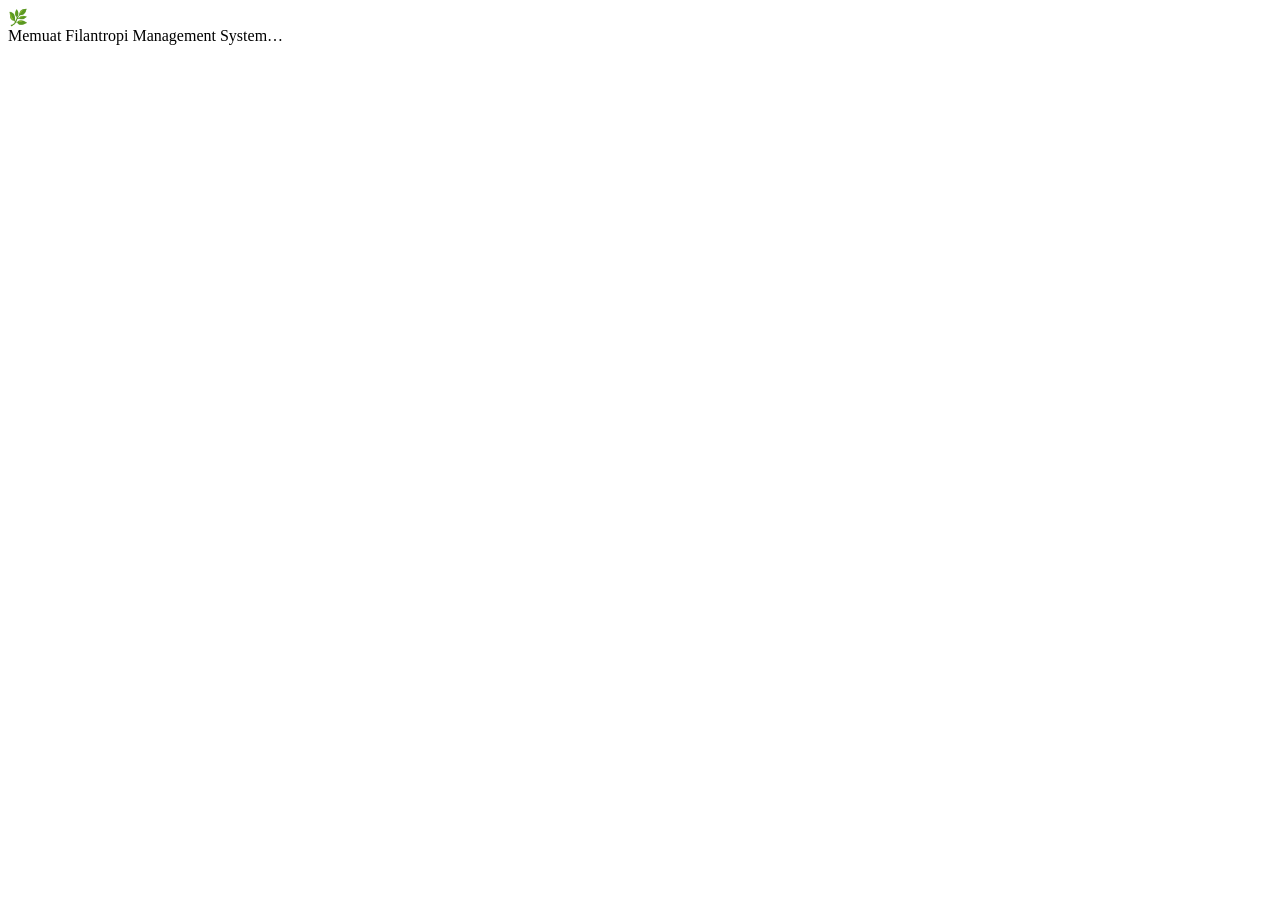
==== index.html @ ba79055a "Add files via upload" ====
<!DOCTYPE html>
<html lang="id">
<head>
  <meta charset="UTF-8">
  <meta name="viewport" content="width=device-width, initial-scale=1.0">
  <meta name="description" content="Salurkan zakat, infak, sedekah, dan wakaf Anda melalui lembaga filantropi terpercaya. Transparan, amanah, berdampak.">
  <title>Yayasan Filantropi Nusantara — Zakat, Infak, Sedekah & Wakaf</title>
  <link rel="icon" href="data:image/svg+xml,%3Csvg xmlns='http://www.w3.org/2000/svg' viewBox='0 0 48 48'%3E%3Ccircle cx='24' cy='24' r='22' fill='%23166534'/%3E%3Cpath d='M24 34c0 0-9-5.6-9-12a5 5 0 0 1 9-3 5 5 0 0 1 9 3c0 6.4-9 12-9 12z' fill='%23e9b949'/%3E%3C/svg%3E">
  <link rel="preconnect" href="https://fonts.googleapis.com">
  <link href="https://fonts.googleapis.com/css2?family=Plus+Jakarta+Sans:wght@400;600;700;800&display=swap" rel="stylesheet">
  <link rel="stylesheet" href="assets/css/style.css?v=2.0.0">
</head>
<body>
  <div id="demo-banner"></div>

  <!-- HEADER -->
  <div class="topbar" id="topbar"></div>
  <nav class="nav" id="navbar"></nav>
  <div class="mobile-menu" id="mobile-menu"></div>

  <!-- KONTEN -->
  <main id="app">
    <div class="section"><div class="container"><div class="empty"><div class="eicon">🌿</div>Memuat Filantropi Management System…</div></div></div>
  </main>

  <!-- FOOTER -->
  <footer class="site-footer" id="site-footer"></footer>

  <!-- WHATSAPP FLOAT -->
  <a class="wa-float no-print" id="wa-float" href="#" target="_blank" rel="noopener" aria-label="Hubungi kami via WhatsApp" title="Hubungi kami via WhatsApp">
    <svg width="28" height="28" viewBox="0 0 24 24" fill="#fff"><path d="M12.04 2c-5.46 0-9.9 4.44-9.9 9.9 0 1.75.46 3.45 1.32 4.95L2 22l5.3-1.39c1.45.79 3.08 1.21 4.74 1.21 5.46 0 9.9-4.44 9.9-9.9S17.5 2 12.04 2zm5.77 14.13c-.24.68-1.4 1.3-1.93 1.35-.53.05-1.03.24-3.45-.72-2.93-1.16-4.75-4.22-4.89-4.41-.14-.2-1.13-1.55-1.13-2.96 0-1.4.72-2.09 1-2.38.26-.29.57-.36.77-.36.19 0 .39 0 .55.01.19.01.43-.07.67.51.24.6.82 2.03.89 2.18.07.14.12.31.02.5-.1.19-.15.31-.29.48-.14.17-.3.38-.44.51-.14.14-.29.29-.12.58.17.29.75 1.26 1.62 2.04 1.11 1.01 2.06 1.32 2.35 1.46.29.15.46.12.63-.07.17-.19.72-.84.92-1.13.19-.29.39-.24.65-.14.26.1 1.66.78 1.94.92.29.14.48.22.55.34.07.12.07.7-.17 1.37z"/></svg>
  </a>

  <script src="assets/js/utils.js?v=2.0.0"></script>
  <script src="assets/js/db.js?v=2.0.0"></script>
  <script src="assets/js/supabase.js?v=2.0.0"></script>
  <script src="assets/js/auth.js?v=2.0.0"></script>
  <script src="assets/js/charts.js?v=2.0.0"></script>
  <script src="assets/js/export.js?v=2.0.0"></script>
  <script src="assets/js/wa.js?v=2.0.0"></script>
  <script src="assets/js/public.js?v=2.0.0"></script>
  <script>document.addEventListener('DOMContentLoaded', () => SupabaseBridge.init(() => PublicApp.init()));</script>
</body>
</html>
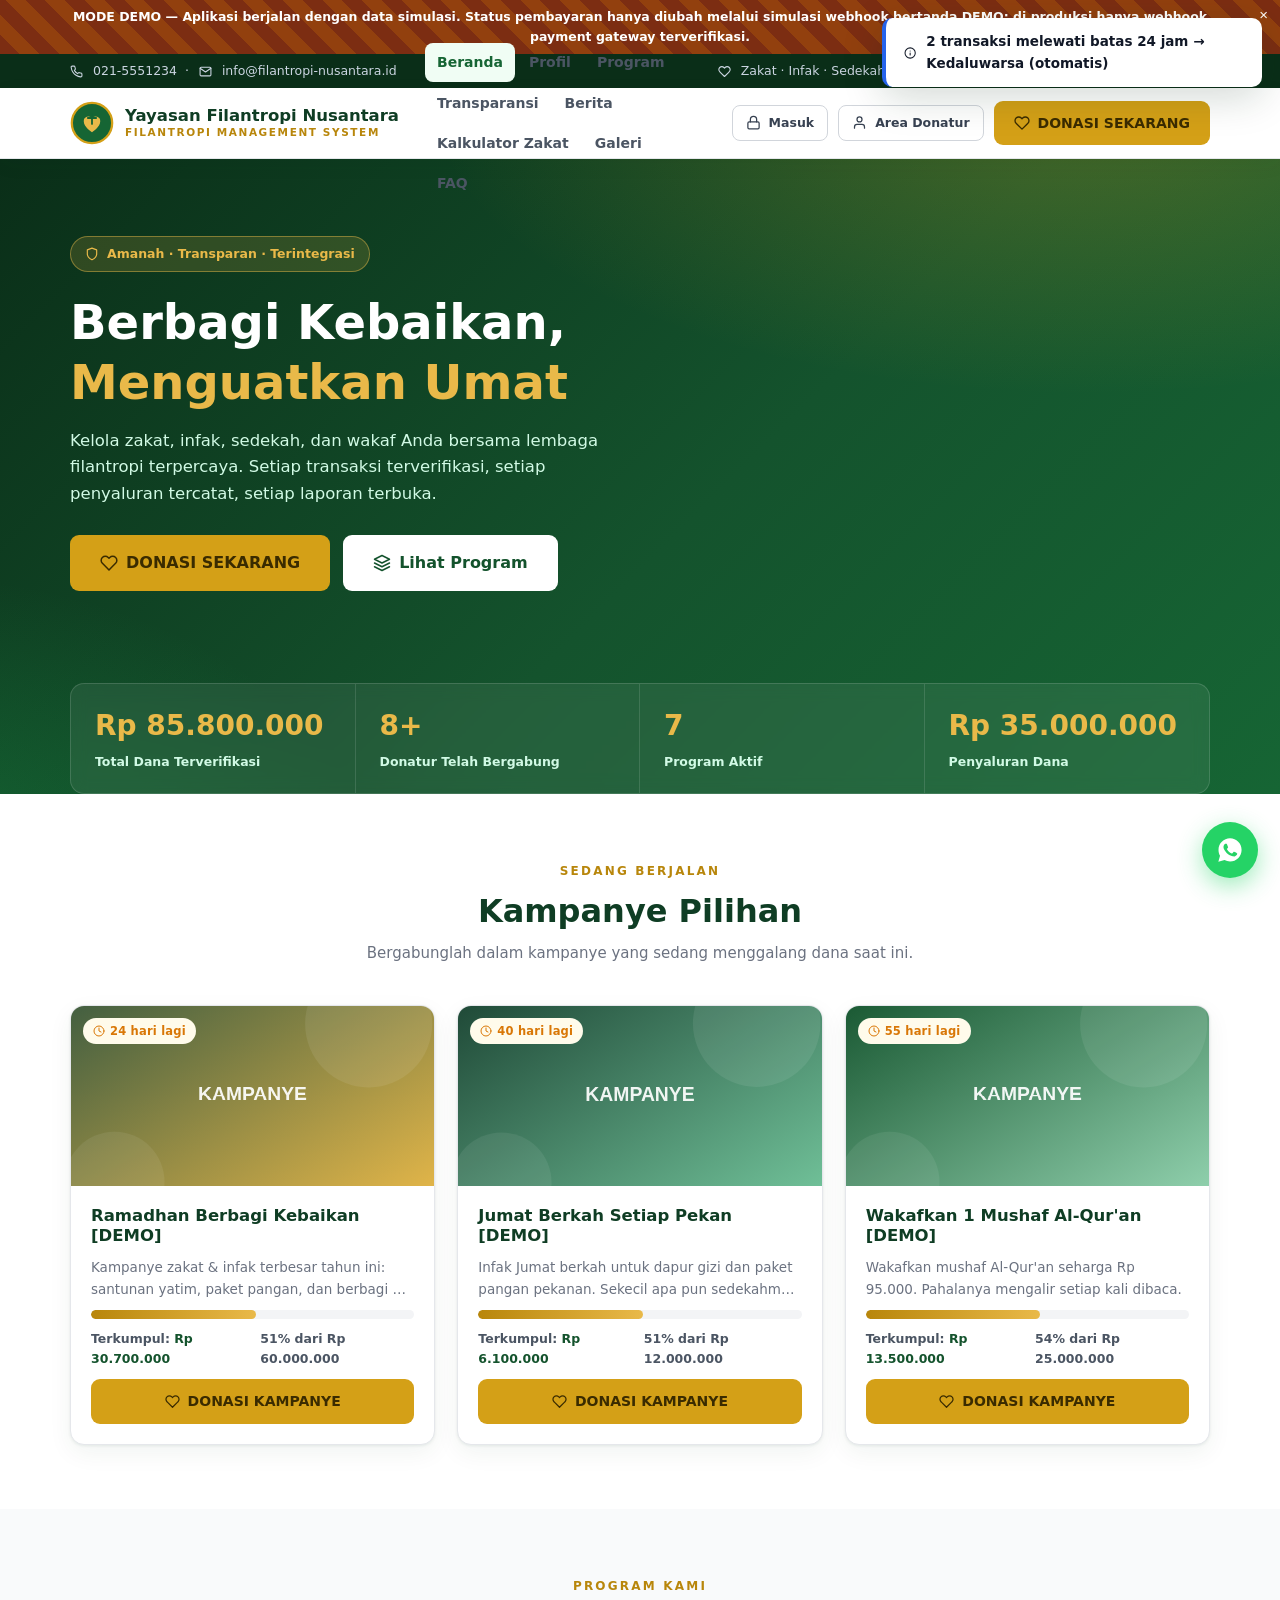
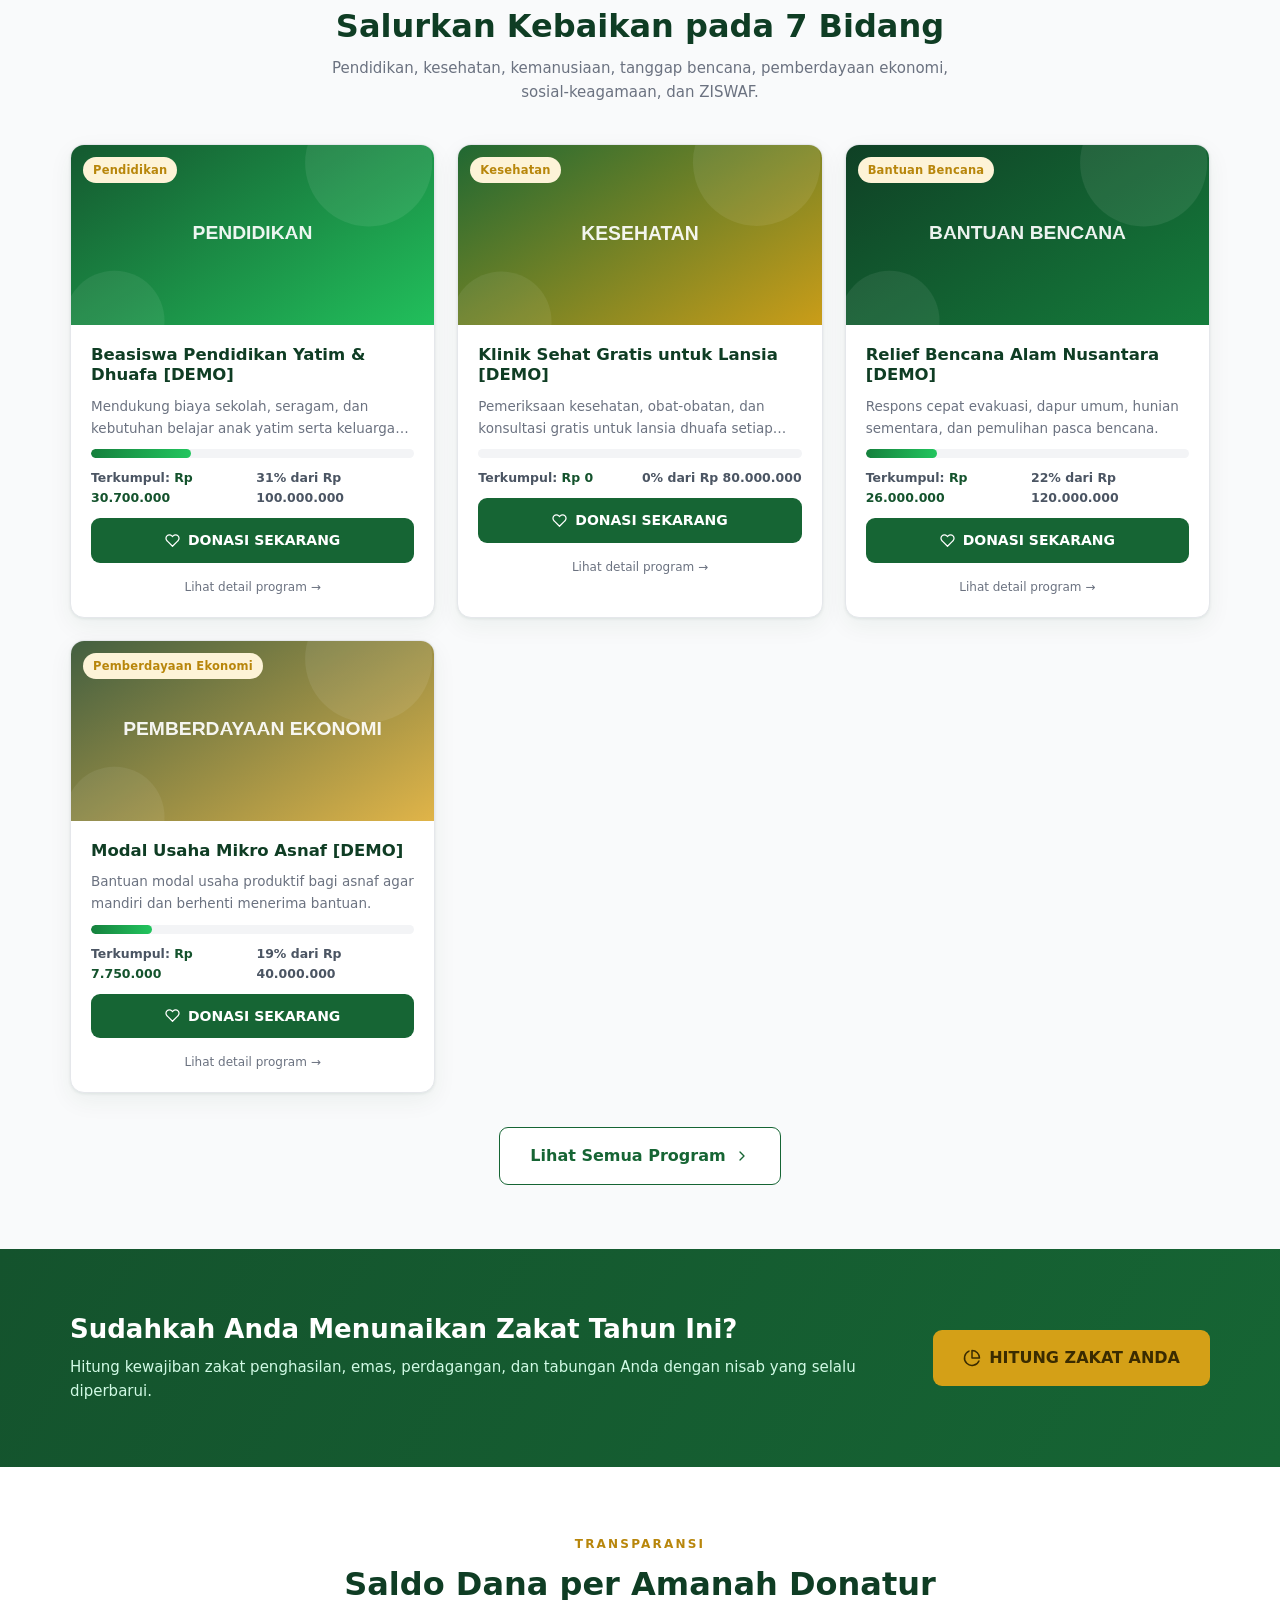
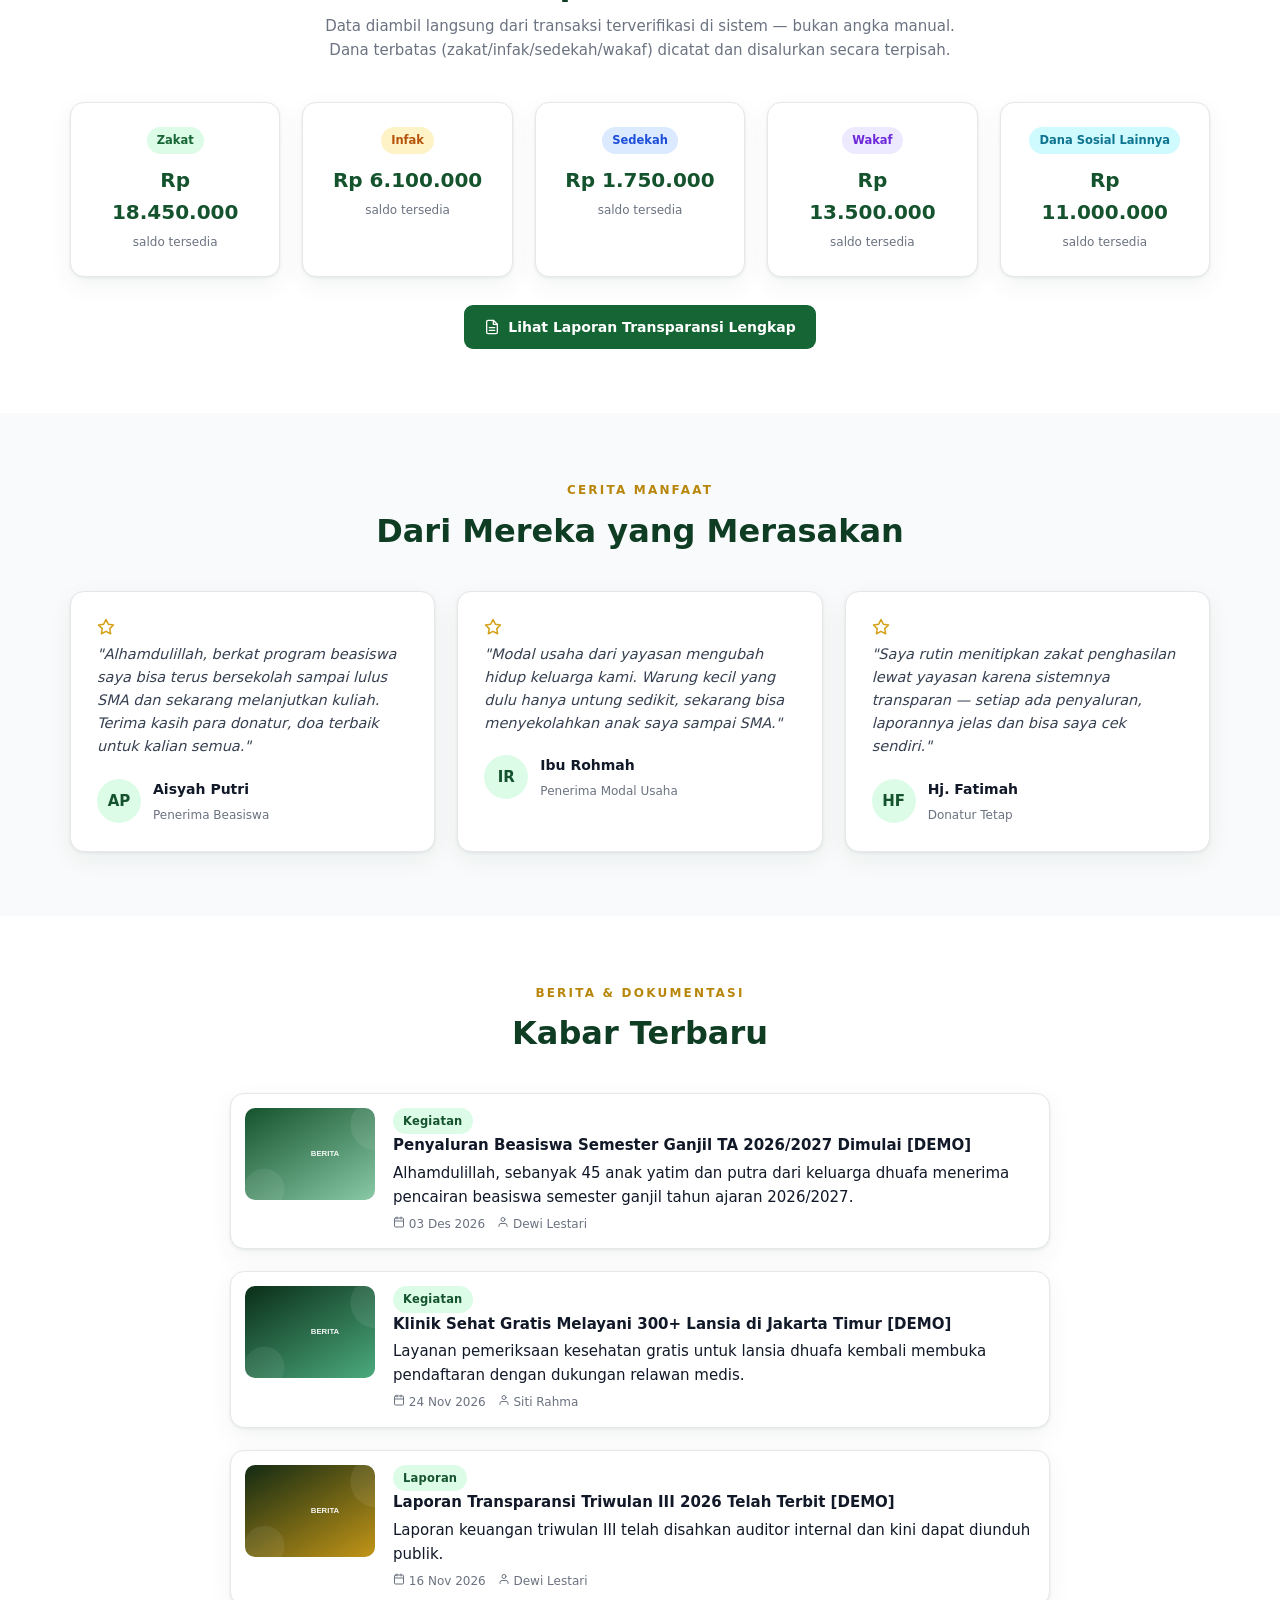
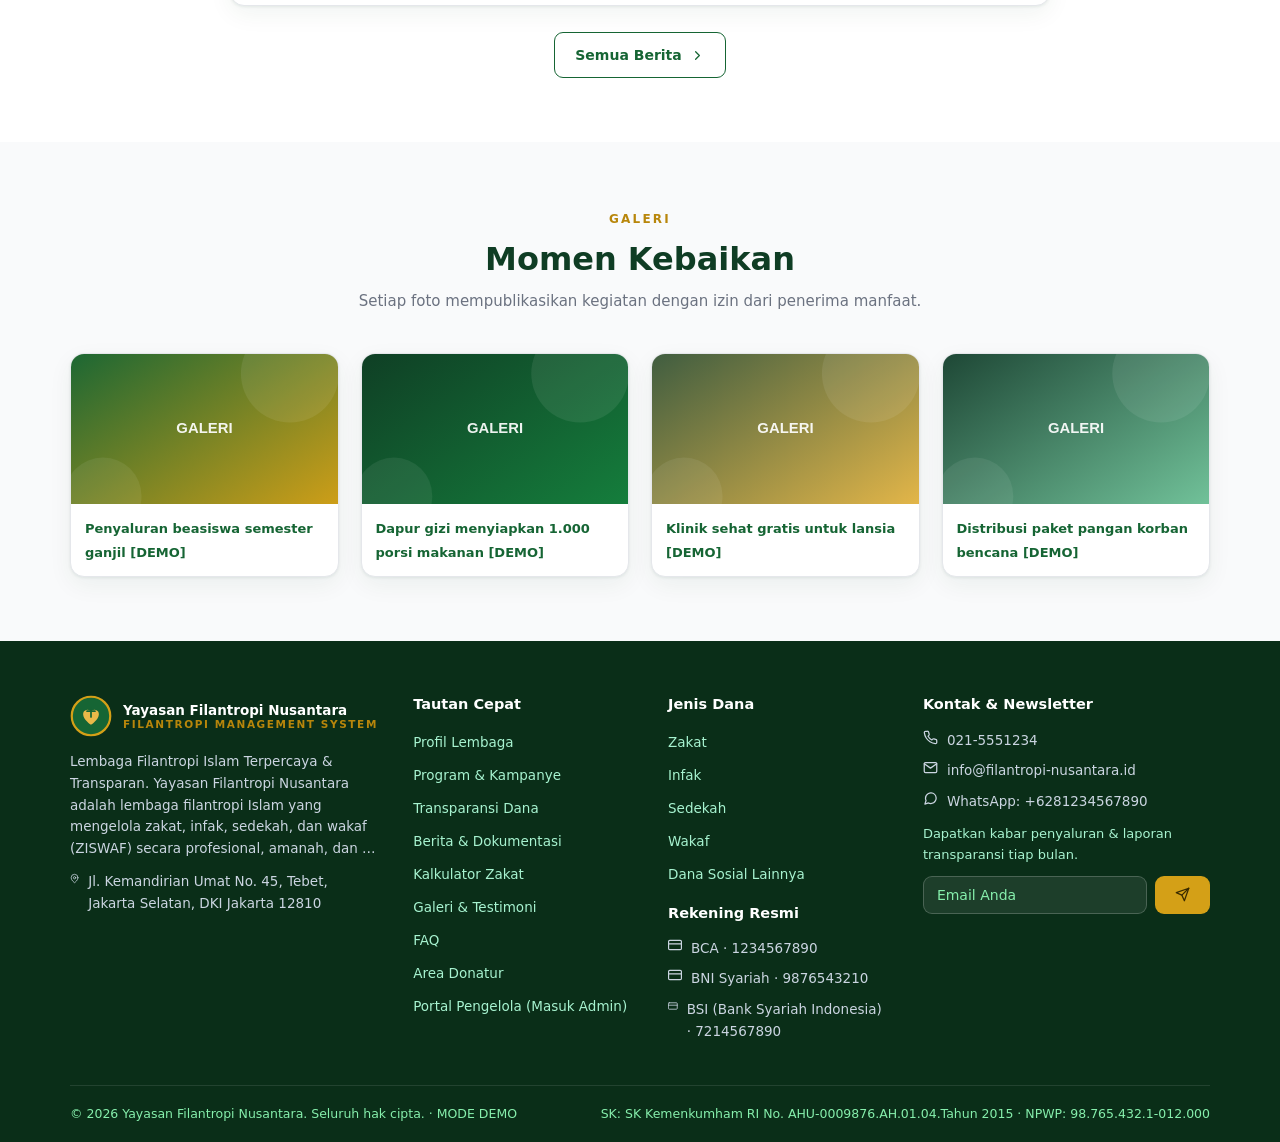
==== commit 43064cd8: "Add files via upload" ====
--- a/index.html
+++ b/index.html
@@ -8,7 +8,7 @@
   <link rel="icon" href="data:image/svg+xml,%3Csvg xmlns='http://www.w3.org/2000/svg' viewBox='0 0 48 48'%3E%3Ccircle cx='24' cy='24' r='22' fill='%23166534'/%3E%3Cpath d='M24 34c0 0-9-5.6-9-12a5 5 0 0 1 9-3 5 5 0 0 1 9 3c0 6.4-9 12-9 12z' fill='%23e9b949'/%3E%3C/svg%3E">
   <link rel="preconnect" href="https://fonts.googleapis.com">
   <link href="https://fonts.googleapis.com/css2?family=Plus+Jakarta+Sans:wght@400;600;700;800&display=swap" rel="stylesheet">
-  <link rel="stylesheet" href="assets/css/style.css?v=2.0.0">
+  <link rel="stylesheet" href="assets/css/style.css?v=2.1.1">
 </head>
 <body>
   <div id="demo-banner"></div>
@@ -31,14 +31,14 @@
     <svg width="28" height="28" viewBox="0 0 24 24" fill="#fff"><path d="M12.04 2c-5.46 0-9.9 4.44-9.9 9.9 0 1.75.46 3.45 1.32 4.95L2 22l5.3-1.39c1.45.79 3.08 1.21 4.74 1.21 5.46 0 9.9-4.44 9.9-9.9S17.5 2 12.04 2zm5.77 14.13c-.24.68-1.4 1.3-1.93 1.35-.53.05-1.03.24-3.45-.72-2.93-1.16-4.75-4.22-4.89-4.41-.14-.2-1.13-1.55-1.13-2.96 0-1.4.72-2.09 1-2.38.26-.29.57-.36.77-.36.19 0 .39 0 .55.01.19.01.43-.07.67.51.24.6.82 2.03.89 2.18.07.14.12.31.02.5-.1.19-.15.31-.29.48-.14.17-.3.38-.44.51-.14.14-.29.29-.12.58.17.29.75 1.26 1.62 2.04 1.11 1.01 2.06 1.32 2.35 1.46.29.15.46.12.63-.07.17-.19.72-.84.92-1.13.19-.29.39-.24.65-.14.26.1 1.66.78 1.94.92.29.14.48.22.55.34.07.12.07.7-.17 1.37z"/></svg>
   </a>
 
-  <script src="assets/js/utils.js?v=2.0.0"></script>
-  <script src="assets/js/db.js?v=2.0.0"></script>
-  <script src="assets/js/supabase.js?v=2.0.0"></script>
-  <script src="assets/js/auth.js?v=2.0.0"></script>
-  <script src="assets/js/charts.js?v=2.0.0"></script>
-  <script src="assets/js/export.js?v=2.0.0"></script>
-  <script src="assets/js/wa.js?v=2.0.0"></script>
-  <script src="assets/js/public.js?v=2.0.0"></script>
+  <script src="assets/js/utils.js?v=2.1.1"></script>
+  <script src="assets/js/db.js?v=2.1.1"></script>
+  <script src="assets/js/supabase.js?v=2.1.1"></script>
+  <script src="assets/js/auth.js?v=2.1.1"></script>
+  <script src="assets/js/charts.js?v=2.1.1"></script>
+  <script src="assets/js/export.js?v=2.1.1"></script>
+  <script src="assets/js/wa.js?v=2.1.1"></script>
+  <script src="assets/js/public.js?v=2.1.1"></script>
   <script>document.addEventListener('DOMContentLoaded', () => SupabaseBridge.init(() => PublicApp.init()));</script>
 </body>
 </html>
--- a/assets/css/style.css
+++ b/assets/css/style.css
@@ -0,0 +1,372 @@
+/* ============================================================
+   FILANTROPI MANAGEMENT SYSTEM — DESIGN SYSTEM
+   Palet: Hijau tua (utama) / Putih (dasar) / Emas (aksen) / Abu-abu muda (bantu)
+   ============================================================ */
+:root{
+  --green-950:#0a2e18;
+  --green-900:#0f3d24;
+  --green-800:#14532d;
+  --green-700:#166534;   /* PRIMARY */
+  --green-600:#15803d;
+  --green-500:#22c55e;
+  --green-100:#dcfce7;
+  --green-50:#f0fdf4;
+  --gold-600:#b8860b;
+  --gold-500:#d4a017;    /* ACCENT */
+  --gold-400:#e9b949;
+  --gold-100:#fdf3d7;
+  --gray-900:#111827;
+  --gray-700:#374151;
+  --gray-600:#4b5563;
+  --gray-500:#6b7280;
+  --gray-400:#9ca3af;
+  --gray-300:#d1d5db;
+  --gray-200:#e5e7eb;
+  --gray-100:#f3f4f6;    /* SURFACE */
+  --gray-50:#f9fafb;
+  --white:#ffffff;
+  --red-600:#dc2626; --red-50:#fef2f2;
+  --amber-600:#d97706; --amber-50:#fffbeb;
+  --blue-600:#2563eb; --blue-50:#eff6ff;
+  --radius:14px; --radius-sm:9px;
+  --shadow:0 1px 3px rgba(15,61,36,.08),0 8px 24px rgba(15,61,36,.06);
+  --shadow-lg:0 10px 40px rgba(10,46,24,.18);
+  --font:'Plus Jakarta Sans','Segoe UI',system-ui,-apple-system,Roboto,'Helvetica Neue',Arial,sans-serif;
+}
+*{margin:0;padding:0;box-sizing:border-box}
+html{scroll-behavior:smooth}
+body{font-family:var(--font);color:var(--gray-900);background:var(--white);font-size:15px;line-height:1.6;-webkit-font-smoothing:antialiased}
+img{max-width:100%;display:block}
+a{color:var(--green-700);text-decoration:none}
+a:hover{color:var(--green-600)}
+h1,h2,h3,h4{line-height:1.25;font-weight:800;color:var(--green-900)}
+.container{max-width:1180px;margin:0 auto;padding:0 20px}
+
+/* ---------- BUTTONS ---------- */
+.btn{display:inline-flex;align-items:center;justify-content:center;gap:8px;font-family:var(--font);font-weight:700;font-size:14px;border:none;border-radius:var(--radius-sm);padding:11px 20px;cursor:pointer;transition:.18s;white-space:nowrap;text-decoration:none}
+.btn:active{transform:translateY(1px)}
+.btn-primary{background:var(--green-700);color:#fff}
+.btn-primary:hover{background:var(--green-800);color:#fff}
+.btn-gold{background:var(--gold-500);color:#3a2b00}
+.btn-gold:hover{background:var(--gold-400);color:#3a2b00}
+.btn-outline{background:#fff;color:var(--green-700);border:1.5px solid var(--green-700)}
+.btn-outline:hover{background:var(--green-50)}
+.btn-ghost{background:transparent;color:var(--gray-700);border:1.5px solid var(--gray-300)}
+.btn-ghost:hover{background:var(--gray-100)}
+.btn-danger{background:var(--red-600);color:#fff}
+.btn-danger:hover{background:#b91c1c}
+.btn-white{background:#fff;color:var(--green-800)}
+.btn-white:hover{background:var(--green-50)}
+.btn-sm{padding:7px 13px;font-size:12.5px;border-radius:8px}
+.btn-lg{padding:15px 30px;font-size:16px}
+.btn-block{width:100%}
+.btn:disabled{opacity:.55;cursor:not-allowed}
+.icon-btn{display:inline-flex;align-items:center;justify-content:center;width:34px;height:34px;border-radius:8px;border:1px solid var(--gray-200);background:#fff;color:var(--gray-600);cursor:pointer;transition:.15s}
+.icon-btn:hover{background:var(--green-50);color:var(--green-700);border-color:var(--green-100)}
+.icon-btn.danger:hover{background:var(--red-50);color:var(--red-600);border-color:#fecaca}
+
+/* ---------- BADGES ---------- */
+.badge{display:inline-flex;align-items:center;gap:5px;font-size:11.5px;font-weight:700;padding:4px 10px;border-radius:999px;letter-spacing:.2px}
+.badge-green{background:var(--green-100);color:var(--green-800)}
+.badge-gold{background:var(--gold-100);color:var(--gold-600)}
+.badge-amber{background:var(--amber-50);color:var(--amber-600)}
+.badge-red{background:var(--red-50);color:var(--red-600)}
+.badge-gray{background:var(--gray-100);color:var(--gray-600)}
+.badge-blue{background:var(--blue-50);color:var(--blue-600)}
+.badge-outline{background:#fff;border:1px solid var(--gray-300);color:var(--gray-600)}
+.dot{width:7px;height:7px;border-radius:50%;display:inline-block}
+
+/* ---------- FORMS ---------- */
+label,.lb{display:block;font-size:13px;font-weight:700;color:var(--gray-700);margin:14px 0 6px}
+label .req{color:var(--red-600)}
+.input,.select,.textarea{width:100%;font-family:var(--font);font-size:14px;color:var(--gray-900);background:#fff;border:1.5px solid var(--gray-300);border-radius:var(--radius-sm);padding:10px 13px;transition:.15s;outline:none}
+.input:focus,.select:focus,.textarea:focus{border-color:var(--green-600);box-shadow:0 0 0 3px rgba(22,101,52,.12)}
+.textarea{min-height:96px;resize:vertical}
+.select{appearance:none;background-image:url("data:image/svg+xml,%3Csvg xmlns='http://www.w3.org/2000/svg' width='14' height='14' viewBox='0 0 24 24' fill='none' stroke='%236b7280' stroke-width='2.4'%3E%3Cpolyline points='6 9 12 15 18 9'/%3E%3C/svg%3E");background-repeat:no-repeat;background-position:right 12px center;padding-right:36px}
+.hint{font-size:12px;color:var(--gray-500);margin-top:5px}
+.input-error{border-color:var(--red-600)!important}
+.check{display:flex;align-items:flex-start;gap:9px;font-size:14px;color:var(--gray-700);cursor:pointer;margin:10px 0}
+.check input{width:17px;height:17px;margin-top:2px;accent-color:var(--green-700);cursor:pointer}
+.form-row{display:grid;grid-template-columns:1fr 1fr;gap:14px}
+.form-grid{display:grid;grid-template-columns:1fr 1fr;gap:0 16px}
+fieldset{border:none;margin:0;padding:0}
+
+/* ---------- HEADER PUBLIC ---------- */
+#demo-banner{background:repeating-linear-gradient(45deg,#7c2d12,#7c2d12 14px,#92400e 14px,#92400e 28px);color:#fff;font-size:12.5px;font-weight:600;text-align:center;padding:7px 40px;position:relative}
+#demo-banner button{position:absolute;right:12px;top:6px;background:none;border:none;color:#fff;font-size:15px;cursor:pointer}
+.topbar{background:var(--green-950);color:#cbd5e1;font-size:12.5px}
+.topbar .container{display:flex;justify-content:space-between;align-items:center;padding-top:7px;padding-bottom:7px;gap:14px}
+.topbar .tb-item{display:inline-flex;align-items:center;gap:6px}
+.topbar a{color:#e9b949;font-weight:600}
+.nav{background:#fff;position:sticky;top:0;z-index:90;box-shadow:0 1px 0 var(--gray-200),0 6px 20px rgba(15,61,36,.05)}
+.nav .container{display:flex;align-items:center;gap:26px;height:70px}
+.brand{display:flex;align-items:center;gap:11px;font-weight:800;color:var(--green-900);font-size:16.5px;line-height:1.15}
+.brand .logo{width:44px;height:44px;flex:none}
+.brand small{display:block;font-size:10.5px;font-weight:600;color:var(--gold-600);letter-spacing:1.6px;text-transform:uppercase}
+.nav-links{display:flex;gap:2px;list-style:none;flex:1;flex-wrap:wrap}
+.nav-links a{display:block;padding:8px 12px;font-size:14px;font-weight:600;color:var(--gray-600);border-radius:8px}
+.nav-links a:hover{color:var(--green-700);background:var(--green-50)}
+.nav-links a.active{color:var(--green-700);background:var(--green-50)}
+.nav-cta{display:flex;gap:10px;align-items:center}
+.hamburger{display:none;background:none;border:none;cursor:pointer;color:var(--green-800);margin-left:auto}
+.mobile-menu{display:none;background:#fff;border-top:1px solid var(--gray-100);padding:10px 20px 20px}
+.mobile-menu.open{display:block}
+.mobile-menu a{display:block;padding:11px 4px;font-weight:600;color:var(--gray-700);border-bottom:1px solid var(--gray-100)}
+
+/* ---------- HERO ---------- */
+.hero{position:relative;color:#fff;background:radial-gradient(1100px 500px at 85% -10%,rgba(212,160,23,.28),transparent 60%),radial-gradient(900px 520px at -10% 110%,rgba(34,197,94,.25),transparent 55%),linear-gradient(135deg,var(--green-950) 0%,var(--green-800) 55%,var(--green-700) 100%);overflow:hidden}
+.hero-inner{padding:78px 0 40px;max-width:640px}
+.hero .kicker{display:inline-flex;align-items:center;gap:8px;background:rgba(233,185,73,.16);border:1px solid rgba(233,185,73,.45);color:var(--gold-400);font-size:12.5px;font-weight:700;padding:7px 14px;border-radius:999px;margin-bottom:20px}
+.hero h1{color:#fff;font-size:clamp(30px,4.6vw,48px);margin-bottom:16px}
+.hero h1 em{font-style:normal;color:var(--gold-400)}
+.hero p{color:#d1fae5;font-size:16.5px;margin-bottom:28px;max-width:560px}
+.hero-actions{display:flex;gap:13px;flex-wrap:wrap}
+.hero-stats{margin-top:52px;background:rgba(255,255,255,.07);border:1px solid rgba(255,255,255,.14);backdrop-filter:blur(8px);border-radius:var(--radius);display:grid;grid-template-columns:repeat(4,1fr);overflow:hidden}
+.hero-stats .hs{padding:20px 24px;border-right:1px solid rgba(255,255,255,.12)}
+.hero-stats .hs:last-child{border-right:none}
+.hero-stats b{display:block;font-size:clamp(20px,2.4vw,28px);color:var(--gold-400)}
+.hero-stats span{font-size:12.5px;color:#d1fae5;font-weight:600}
+
+/* ---------- SECTIONS ---------- */
+.section{padding:64px 0}
+.section.alt{background:var(--gray-50)}
+.section-head{max-width:660px;margin:0 auto 40px;text-align:center}
+.section-head.left{margin:0 0 30px;text-align:left}
+.kicker-g{display:inline-block;font-size:12px;font-weight:800;letter-spacing:2.2px;text-transform:uppercase;color:var(--gold-600);margin-bottom:10px}
+.section-head h2{font-size:clamp(23px,3vw,32px);margin-bottom:10px}
+.section-head p{color:var(--gray-500)}
+
+/* ---------- CARDS ---------- */
+.grid{display:grid;gap:22px}
+.grid-2{grid-template-columns:repeat(2,1fr)}
+.grid-3{grid-template-columns:repeat(3,1fr)}
+.grid-4{grid-template-columns:repeat(4,1fr)}
+.card{background:#fff;border:1px solid var(--gray-200);border-radius:var(--radius);box-shadow:var(--shadow)}
+.card-pad{padding:24px}
+.program-card{overflow:hidden;display:flex;flex-direction:column;transition:.2s;position:relative}
+.program-card:hover{transform:translateY(-4px);box-shadow:var(--shadow-lg)}
+.program-card .pc-img{height:180px;background-size:cover;background-position:center;position:relative}
+.program-card .pc-img .badge{position:absolute;top:12px;left:12px}
+.program-card .pc-body{padding:20px;display:flex;flex-direction:column;gap:10px;flex:1}
+.program-card h3{font-size:16.5px}
+.program-card .pc-desc{font-size:13.5px;color:var(--gray-500);display:-webkit-box;-webkit-line-clamp:2;-webkit-box-orient:vertical;overflow:hidden}
+.mini-stat{display:flex;justify-content:space-between;font-size:12.5px;color:var(--gray-600);font-weight:600}
+.mini-stat b{color:var(--green-800)}
+.progress{height:9px;background:var(--gray-100);border-radius:999px;overflow:hidden}
+.progress>i{display:block;height:100%;background:linear-gradient(90deg,var(--green-600),var(--green-500));border-radius:999px;transition:width .6s}
+.progress>i.gold{background:linear-gradient(90deg,var(--gold-600),var(--gold-400))}
+.icon-circle{width:52px;height:52px;border-radius:50%;background:var(--green-50);color:var(--green-700);display:flex;align-items:center;justify-content:center;flex:none}
+
+/* ---------- LIST / TIMELINE / ACCORDION ---------- */
+.news-item{display:flex;gap:18px;padding:18px 0;border-bottom:1px solid var(--gray-100)}
+.news-item .nimg{width:130px;height:92px;border-radius:10px;background-size:cover;flex:none}
+.news-item h4{font-size:15px;margin:2px 0 6px}
+.news-item .meta{font-size:12px;color:var(--gray-500);display:flex;gap:12px;flex-wrap:wrap}
+.testi-card{padding:26px}
+.testi-card .quote{font-size:14.5px;color:var(--gray-700);font-style:italic}
+.testi-who{display:flex;gap:12px;align-items:center;margin-top:18px}
+.avatar{width:44px;height:44px;border-radius:50%;background:var(--green-100);color:var(--green-800);display:flex;align-items:center;justify-content:center;font-weight:800;flex:none}
+.acc{border:1px solid var(--gray-200);border-radius:var(--radius-sm);margin-bottom:12px;background:#fff;overflow:hidden}
+.acc-head{width:100%;display:flex;justify-content:space-between;align-items:center;gap:12px;padding:17px 20px;background:none;border:none;font-family:var(--font);font-size:14.5px;font-weight:700;color:var(--gray-900);cursor:pointer;text-align:left}
+.acc-body{display:none;padding:0 20px 18px;color:var(--gray-600);font-size:14px}
+.acc.open .acc-body{display:block}
+.acc.open .acc-caret{transform:rotate(180deg)}
+.acc-caret{transition:.2s;color:var(--green-700)}
+.timeline{position:relative;padding-left:26px}
+.timeline::before{content:'';position:absolute;left:7px;top:6px;bottom:6px;width:2px;background:var(--gray-200)}
+.tl-item{position:relative;padding-bottom:18px}
+.tl-item::before{content:'';position:absolute;left:-25px;top:5px;width:12px;height:12px;border-radius:50%;background:var(--gray-300);border:2.5px solid #fff;box-shadow:0 0 0 1.5px var(--gray-300)}
+.tl-item.done::before{background:var(--green-600);box-shadow:0 0 0 1.5px var(--green-600)}
+.tl-item.now::before{background:var(--gold-500);box-shadow:0 0 0 1.5px var(--gold-500);animation:pulse 1.4s infinite}
+@keyframes pulse{0%{transform:scale(1)}50%{transform:scale(1.35)}100%{transform:scale(1)}}
+.tl-item b{font-size:13.5px}
+.tl-item small{color:var(--gray-500);font-size:12px;display:block}
+
+/* ---------- TABS ---------- */
+.tabs{display:flex;gap:6px;border-bottom:2px solid var(--gray-200);margin-bottom:22px;overflow-x:auto}
+.tab{padding:10px 18px;font-size:14px;font-weight:700;color:var(--gray-500);border:none;background:none;cursor:pointer;border-bottom:2.5px solid transparent;margin-bottom:-2px;white-space:nowrap;font-family:var(--font)}
+.tab.active{color:var(--green-700);border-color:var(--green-700)}
+.chip{display:inline-flex;align-items:center;gap:6px;padding:8px 16px;border-radius:999px;border:1.5px solid var(--gray-200);background:#fff;font-size:13px;font-weight:700;color:var(--gray-600);cursor:pointer;transition:.15s}
+.chip:hover{border-color:var(--green-500);color:var(--green-700)}
+.chip.active{background:var(--green-700);border-color:var(--green-700);color:#fff}
+
+/* ---------- TABLES ---------- */
+.table-wrap{overflow-x:auto;background:#fff;border:1px solid var(--gray-200);border-radius:var(--radius)}
+table.tbl{width:100%;border-collapse:collapse;font-size:13.5px;min-width:640px}
+.tbl th{background:var(--green-50);color:var(--green-900);text-align:left;padding:12px 14px;font-size:12px;text-transform:uppercase;letter-spacing:.6px;border-bottom:1px solid var(--gray-200);white-space:nowrap}
+.tbl td{padding:12px 14px;border-bottom:1px solid var(--gray-100);vertical-align:middle;color:var(--gray-700)}
+.tbl tr:last-child td{border-bottom:none}
+.tbl tr:hover td{background:var(--gray-50)}
+.tbl .strong{font-weight:700;color:var(--gray-900)}
+.tbl-actions{display:flex;gap:6px;justify-content:flex-end}
+
+/* ---------- ADMIN LAYOUT ---------- */
+.admin-body{display:flex;min-height:100vh;background:var(--gray-100)}
+.sidebar{width:258px;flex:none;background:linear-gradient(180deg,var(--green-950),var(--green-900));color:#cbd5e1;display:flex;flex-direction:column;position:fixed;top:0;bottom:0;left:0;z-index:100;transition:.25s}
+.sidebar .sb-brand{display:flex;align-items:center;gap:11px;padding:20px 18px;border-bottom:1px solid rgba(255,255,255,.09)}
+.sidebar .sb-brand b{color:#fff;font-size:14.5px;line-height:1.2}
+.sidebar .sb-brand small{display:block;font-size:10px;color:var(--gold-400);letter-spacing:1.4px;font-weight:700}
+.sb-group{padding:16px 14px 6px;font-size:10.5px;font-weight:800;letter-spacing:1.8px;color:rgba(233,185,73,.85)}
+.sb-nav{flex:1;overflow-y:auto;padding-bottom:20px}
+.sb-nav::-webkit-scrollbar{width:5px}
+.sb-nav::-webkit-scrollbar-thumb{background:rgba(255,255,255,.15);border-radius:9px}
+.sb-link{display:flex;align-items:center;gap:11px;padding:10.5px 16px;margin:2px 10px;font-size:13.5px;font-weight:600;color:#d1fae5;border-radius:9px;cursor:pointer;transition:.15s;border:none;background:none;width:calc(100% - 20px);text-align:left;font-family:var(--font)}
+.sb-link:hover{background:rgba(255,255,255,.08);color:#fff}
+.sb-link.active{background:var(--green-700);color:#fff;box-shadow:inset 3px 0 0 var(--gold-400)}
+.sb-link .sb-badge{margin-left:auto;background:var(--gold-500);color:#3a2b00;font-size:10.5px;font-weight:800;border-radius:999px;padding:1px 7px}
+.sb-foot{padding:14px;border-top:1px solid rgba(255,255,255,.09)}
+.sb-user{display:flex;gap:10px;align-items:center}
+.sb-user b{color:#fff;font-size:13px;display:block}
+.sb-user small{color:#a7f3d0;font-size:11px}
+.main-area{flex:1;margin-left:258px;display:flex;flex-direction:column;min-width:0}
+.topnav{background:#fff;border-bottom:1px solid var(--gray-200);display:flex;align-items:center;gap:16px;padding:0 24px;height:64px;position:sticky;top:0;z-index:80}
+.topnav .page-title{font-size:17px;font-weight:800;color:var(--green-900)}
+.topnav .right{margin-left:auto;display:flex;align-items:center;gap:10px}
+.bell-wrap{position:relative}
+.bell-btn{position:relative;background:none;border:1px solid var(--gray-200);width:38px;height:38px;border-radius:10px;cursor:pointer;color:var(--gray-600);display:flex;align-items:center;justify-content:center}
+.bell-btn:hover{background:var(--green-50)}
+.bell-dot{position:absolute;top:-5px;right:-5px;background:var(--red-600);color:#fff;font-size:10px;font-weight:800;min-width:17px;height:17px;border-radius:999px;display:flex;align-items:center;justify-content:center;padding:0 4px}
+.bell-menu{position:absolute;right:0;top:46px;width:340px;background:#fff;border:1px solid var(--gray-200);border-radius:var(--radius);box-shadow:var(--shadow-lg);display:none;z-index:120;overflow:hidden}
+.bell-menu.open{display:block}
+.bell-menu .bm-head{padding:13px 16px;font-weight:800;font-size:13.5px;border-bottom:1px solid var(--gray-100);display:flex;justify-content:space-between;align-items:center}
+.bell-menu .bm-list{max-height:330px;overflow-y:auto}
+.bell-menu .bm-item{padding:12px 16px;border-bottom:1px solid var(--gray-100);font-size:13px;cursor:pointer}
+.bell-menu .bm-item:hover{background:var(--gray-50)}
+.bell-menu .bm-item.unread{background:var(--green-50)}
+.bell-menu .bm-item b{display:block;font-size:13px;color:var(--gray-900)}
+.bell-menu .bm-item small{color:var(--gray-500)}
+#page{padding:26px;max-width:1340px;width:100%}
+.stat-card{background:#fff;border:1px solid var(--gray-200);border-radius:var(--radius);padding:20px;display:flex;gap:14px;align-items:flex-start;box-shadow:var(--shadow)}
+.stat-card .sc-icon{width:46px;height:46px;border-radius:12px;display:flex;align-items:center;justify-content:center;flex:none}
+.stat-card b{font-size:21px;color:var(--green-900);display:block;line-height:1.2}
+.stat-card span{font-size:12.5px;color:var(--gray-500);font-weight:600}
+.panel{background:#fff;border:1px solid var(--gray-200);border-radius:var(--radius);box-shadow:var(--shadow)}
+.panel-head{padding:16px 20px;border-bottom:1px solid var(--gray-100);display:flex;align-items:center;gap:10px;flex-wrap:wrap}
+.panel-head h3{font-size:15.5px}
+.panel-head .right{margin-left:auto;display:flex;gap:8px;align-items:center;flex-wrap:wrap}
+.panel-body{padding:20px}
+.filter-bar{display:flex;gap:10px;flex-wrap:wrap;align-items:flex-end}
+.filter-bar .f{min-width:150px}
+.filter-bar .f.grow{flex:1;min-width:200px}
+.filter-bar label{margin-top:0}
+.fund-chip{display:inline-flex;align-items:center;gap:6px;font-size:11.5px;font-weight:800;padding:4px 10px;border-radius:999px}
+
+/* ---------- MODAL ---------- */
+.modal-overlay{position:fixed;inset:0;background:rgba(10,46,24,.55);backdrop-filter:blur(3px);z-index:200;display:flex;align-items:flex-start;justify-content:center;padding:40px 16px;overflow-y:auto;animation:fadeIn .18s}
+@keyframes fadeIn{from{opacity:0}to{opacity:1}}
+.modal-box{background:#fff;border-radius:16px;width:100%;max-width:560px;box-shadow:var(--shadow-lg);animation:slideUp .22s}
+.modal-box.wide{max-width:860px}
+@keyframes slideUp{from{transform:translateY(18px);opacity:0}to{transform:none;opacity:1}}
+.modal-head{display:flex;align-items:center;justify-content:space-between;padding:18px 22px;border-bottom:1px solid var(--gray-100)}
+.modal-head h3{font-size:16.5px}
+.modal-x{background:none;border:none;font-size:24px;line-height:1;color:var(--gray-400);cursor:pointer}
+.modal-x:hover{color:var(--red-600)}
+.modal-body{padding:22px;max-height:70vh;overflow-y:auto}
+.modal-foot{padding:15px 22px;border-top:1px solid var(--gray-100);display:flex;justify-content:flex-end;gap:10px}
+.confirm-msg{color:var(--gray-700)}
+
+/* ---------- TOAST ---------- */
+#toast-root{position:fixed;top:18px;right:18px;z-index:300;display:flex;flex-direction:column;gap:9px}
+.toast{background:#fff;border-left:4px solid var(--green-600);border-radius:10px;box-shadow:var(--shadow-lg);padding:13px 18px;font-size:13.5px;font-weight:600;color:var(--gray-800);min-width:260px;max-width:380px;display:flex;gap:10px;align-items:center;animation:slideIn .25s}
+.toast.error{border-color:var(--red-600)}
+.toast.warn{border-color:var(--gold-500)}
+.toast.info{border-color:var(--blue-600)}
+@keyframes slideIn{from{transform:translateX(30px);opacity:0}to{transform:none;opacity:1}}
+
+/* ---------- MISC ---------- */
+.empty{padding:44px 20px;text-align:center;color:var(--gray-500)}
+.empty .eicon{font-size:38px;margin-bottom:8px;opacity:.6}
+.wa-float{position:fixed;right:22px;bottom:22px;z-index:150;width:56px;height:56px;border-radius:50%;background:#25d366;display:flex;align-items:center;justify-content:center;box-shadow:0 8px 24px rgba(37,211,102,.45);transition:.2s}
+.wa-float:hover{transform:scale(1.08)}
+.divider{height:1px;background:var(--gray-200);margin:18px 0}
+.note-box{background:var(--gold-100);border:1px solid var(--gold-400);border-radius:var(--radius-sm);padding:13px 16px;font-size:13px;color:#713f12}
+.danger-box{background:var(--red-50);border:1px solid #fecaca;border-radius:var(--radius-sm);padding:13px 16px;font-size:13px;color:#7f1d1d}
+.info-box{background:var(--blue-50);border:1px solid #bfdbfe;border-radius:var(--radius-sm);padding:13px 16px;font-size:13px;color:#1e3a8a}
+.success-box{background:var(--green-50);border:1px solid #bbf7d0;border-radius:var(--radius-sm);padding:13px 16px;font-size:13px;color:#14532d}
+.qr-box{width:210px;height:210px;border:1.5px dashed var(--gray-300);border-radius:12px;margin:10px auto;display:flex;align-items:center;justify-content:center;text-align:center;color:var(--gray-400);font-size:12.5px;background:repeating-conic-gradient(var(--gray-100) 0% 25%,#fff 0% 50%) 50%/22px 22px}
+.va-number{font-family:ui-monospace,'Courier New',monospace;font-size:22px;font-weight:800;letter-spacing:2px;color:var(--green-800);background:var(--green-50);border:1.5px dashed var(--green-600);border-radius:10px;padding:14px;text-align:center}
+.amount-big{font-size:30px;font-weight:800;color:var(--green-800)}
+.page-hero{background:linear-gradient(120deg,var(--green-950),var(--green-800));color:#fff;padding:52px 0 44px;position:relative;overflow:hidden}
+.page-hero::after{content:'';position:absolute;right:-80px;top:-80px;width:280px;height:280px;border-radius:50%;background:rgba(212,160,23,.16)}
+.page-hero h1{color:#fff;font-size:clamp(26px,3.4vw,36px)}
+.page-hero p{color:#d1fae5;max-width:620px;margin-top:8px}
+.breadcrumb{font-size:12.5px;color:var(--gray-500);margin-bottom:14px}
+.breadcrumb a{color:var(--gold-400);font-weight:600}
+.two-col{display:grid;grid-template-columns:1fr 380px;gap:26px;align-items:start}
+.login-wrap{min-height:100vh;display:flex;align-items:center;justify-content:center;background:radial-gradient(800px 400px at 20% 0%,rgba(212,160,23,.2),transparent 55%),linear-gradient(135deg,var(--green-950),var(--green-800));padding:24px}
+.login-card{background:#fff;border-radius:20px;box-shadow:var(--shadow-lg);width:100%;max-width:430px;padding:36px}
+.org-node{border:1.5px solid var(--green-100);background:var(--green-50);border-radius:10px;padding:12px 16px;text-align:center}
+.org-node b{color:var(--green-900);display:block;font-size:13.5px}
+.org-node span{font-size:11.5px;color:var(--gold-600);font-weight:700}
+.timeline-dot-row{display:flex;align-items:center;gap:0;margin:14px 0 6px}
+.status-steps{display:flex;gap:8px;flex-wrap:wrap}
+
+/* ---------- FOOTER ---------- */
+footer.site-footer{background:var(--green-950);color:#cbd5e1;margin-top:0}
+.footer-grid{display:grid;grid-template-columns:1.4fr 1fr 1fr 1.3fr;gap:34px;padding:54px 0 34px}
+.site-footer h4{color:#fff;font-size:14.5px;margin-bottom:16px}
+.site-footer a{color:#a7f3d0;font-size:13.5px}
+.site-footer ul{list-style:none}
+.site-footer li{margin-bottom:9px}
+.site-footer .fi{display:flex;gap:9px;font-size:13.5px;margin-bottom:9px;color:#cbd5e1}
+.footer-bottom{border-top:1px solid rgba(255,255,255,.1);padding:18px 0;font-size:12.5px;display:flex;justify-content:space-between;gap:10px;flex-wrap:wrap;color:#86efac}
+.newsletter-form{display:flex;gap:8px;margin-top:10px}
+.newsletter-form .input{background:rgba(255,255,255,.08);border-color:rgba(255,255,255,.2);color:#fff}
+.newsletter-form .input::placeholder{color:#86efac}
+
+/* ---------- RECEIPT (kuitansi) ---------- */
+.receipt{background:#fff;border:2px solid var(--green-700);border-radius:14px;max-width:720px;margin:0 auto;overflow:hidden}
+.receipt .r-head{background:linear-gradient(120deg,var(--green-800),var(--green-700));color:#fff;padding:22px 28px;display:flex;justify-content:space-between;align-items:center;gap:14px}
+.receipt .r-body{padding:26px 28px}
+.receipt .r-row{display:flex;justify-content:space-between;gap:14px;padding:9px 0;border-bottom:1px dashed var(--gray-200);font-size:14px}
+.receipt .r-row span{color:var(--gray-500)}
+.receipt .r-row b{color:var(--gray-900);text-align:right}
+.receipt .r-total{background:var(--green-50);border-radius:10px;padding:14px 16px;display:flex;justify-content:space-between;font-size:16px;margin-top:14px}
+.receipt .r-foot{padding:18px 28px;border-top:1px solid var(--gray-100);font-size:11.5px;color:var(--gray-500);display:flex;justify-content:space-between;gap:14px;flex-wrap:wrap}
+.stamp{border:2.5px solid var(--green-600);color:var(--green-700);font-weight:800;letter-spacing:2px;border-radius:8px;padding:4px 12px;font-size:12px;transform:rotate(-6deg);display:inline-block}
+
+/* ---------- RESPONSIVE ---------- */
+@media (max-width:1024px){
+  .grid-4{grid-template-columns:repeat(2,1fr)}
+  .grid-3{grid-template-columns:repeat(2,1fr)}
+  .two-col{grid-template-columns:1fr}
+  .footer-grid{grid-template-columns:1fr 1fr}
+  .sidebar{width:74px}
+  .sidebar .sb-brand b,.sidebar .sb-brand small,.sb-link span,.sb-group,.sb-user div{display:none}
+  .sb-link{justify-content:center;padding:12px 8px}
+  .sb-brand{justify-content:center;padding:16px 8px}
+  .main-area{margin-left:74px}
+}
+@media (max-width:768px){
+  .nav-links,.nav-cta .btn-ghost{display:none}
+  .hamburger{display:block}
+  .hero-stats{grid-template-columns:repeat(2,1fr)}
+  .hero-stats .hs:nth-child(2){border-right:none}
+  .grid-2,.grid-3{grid-template-columns:1fr}
+  .form-row,.form-grid{grid-template-columns:1fr}
+  #page{padding:16px}
+  .topbar .tb-hide{display:none}
+  .footer-grid{grid-template-columns:1fr}
+  .modal-box.wide{max-width:560px}
+  .hero-inner{padding:54px 0 30px}
+}
+@media (max-width:520px){
+  .grid-4{grid-template-columns:1fr 1fr}
+  .stat-card b{font-size:18px}
+  .topnav .page-title{font-size:14.5px}
+}
+@media print{
+  .no-print,#site-header,#site-footer,#demo-banner,.wa-float,#toast-root{display:none!important}
+  body{background:#fff}
+  .receipt{border-width:2px}
+  main{padding:0!important}
+}
+
+/* ============================================================
+   TAHAP 2 — OUTBOX WHATSAPP, BADGE KONEKSI & EKSPOR
+   ============================================================ */
+.chip-wa{display:inline-flex;align-items:center;gap:5px;background:#dcfce7;color:#15803d;border-radius:999px;padding:2px 10px;font-size:11.5px;font-weight:700}
+.chip-mail{display:inline-flex;align-items:center;gap:5px;background:#dbeafe;color:#1d4ed8;border-radius:999px;padding:2px 10px;font-size:11.5px;font-weight:700}
+.wa-btn{background:#25d366!important;border-color:#25d366!important;color:#fff!important}
+.wa-btn:hover{background:#1fb857!important}
+pre.msg-pre{background:var(--gray-50);border:1px solid var(--gray-200);border-radius:8px;padding:12px;font-size:12px;white-space:pre-wrap;font-family:inherit}
